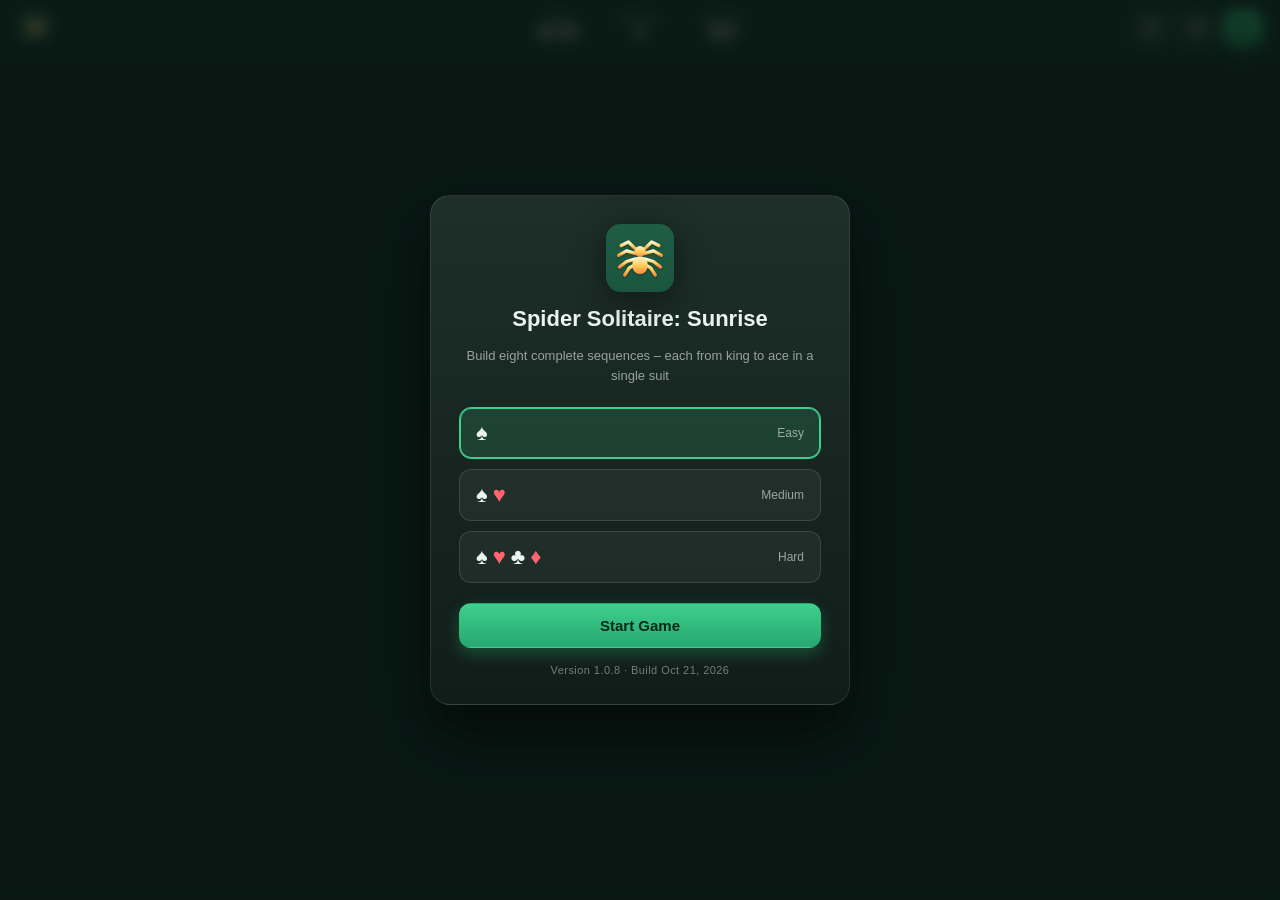
==== index.html @ b3b00d82 "Release 1.0.8: game resume, zoom reset, layout robustness - save the running game automatically and " ====
<!DOCTYPE html>
<html lang="en">
<head>
  <meta charset="UTF-8" />
  <meta name="viewport" content="width=device-width, initial-scale=1, viewport-fit=cover" />
  <title>Spider Solitaire: Sunrise</title>
  <meta name="description" content="Classic Spider Solitaire as a lightweight offline web app." />
  <meta name="theme-color" content="#0b2b22" />
  <meta name="mobile-web-app-capable" content="yes" />
  <meta name="apple-mobile-web-app-capable" content="yes" />
  <meta name="apple-mobile-web-app-status-bar-style" content="black-translucent" />
  <meta name="apple-mobile-web-app-title" content="Spider Sunrise" />
  <link rel="manifest" href="manifest.json?v=1.0.8" />
  <link rel="icon" type="image/svg+xml" href="icons/favicon.svg" />
  <link rel="icon" type="image/png" sizes="192x192" href="icons/favicon-192.png" />
  <link rel="icon" type="image/png" sizes="32x32" href="icons/favicon-32.png" />
  <link rel="apple-touch-icon" href="icons/apple-touch-icon.png" />
  <link rel="stylesheet" href="style.css" />
</head>
<body>
  <div class="statusbar" aria-hidden="true"></div>
  <header class="topbar">
    <div class="brand" id="btn-info" role="button" tabindex="0" data-i18n-title="app.name" title="Spider Solitaire: Sunrise">
      <img src="icons/favicon.svg" class="logo" alt="" width="34" height="34" />
      <h1>Spider Solitaire: Sunrise</h1>
    </div>

    <div class="stats">
      <div class="stat"><span class="label" data-i18n="stats.time">Time</span><span class="value" id="time">00:00</span></div>
      <div class="stat"><span class="label" data-i18n="stats.moves">Moves</span><span class="value" id="moves">0</span></div>
      <div class="stat"><span class="label" data-i18n="stats.score">Score</span><span class="value" id="score">500</span></div>
    </div>

    <div class="actions">
      <button class="btn" id="btn-undo" data-i18n-title="btn.undo.title" title="Undo last move"><svg class="ico" viewBox="0 0 24 24" fill="none" stroke="currentColor" stroke-width="2" stroke-linecap="round" aria-hidden="true"><path d="M10.85 5.52A8.2 8.2 0 1 1 3.8 14.07" /><path d="M10.38 2.16 5.5 6.27 11.32 8.89Z" fill="currentColor" stroke="none" /><path d="M8.5 13.64h7" /></svg><span data-i18n="btn.undo">Undo</span></button>
      <button class="btn" id="btn-hint" data-i18n-title="btn.hint.title" title="Show a hint"><svg class="ico" viewBox="0 0 24 24" fill="none" stroke="currentColor" stroke-width="1.7" stroke-linecap="round" stroke-linejoin="round" aria-hidden="true"><path d="M12 2.6 21.4 12 12 21.4 2.6 12Z" /><path d="M9.8 10.4a2.2 2.2 0 1 1 3.7 1.7c-.7.55-1.3 1-1.3 1.9" /><path d="M12 16.6h.01" /></svg><span data-i18n="btn.hint">Hint</span></button>
      <button class="btn primary" id="btn-leave" data-i18n-title="btn.leave.title" title="End the game"><svg class="ico" viewBox="0 0 24 24" fill="none" stroke="currentColor" stroke-width="1.9" stroke-linecap="round" stroke-linejoin="round" aria-hidden="true"><rect x="3.4" y="3.4" width="17.2" height="17.2" rx="3.6" /><path d="M7.8 12h8.2" /><path d="M12.9 8.9 16 12 12.9 15.1" /></svg><span data-i18n="btn.leave">Leave</span></button>
    </div>
  </header>

  <main id="board">
    <div id="slots">
      <div class="slot" id="stock-slot"></div>
    </div>
    <div id="cards"></div>
  </main>

  <div class="overlay" id="overlay"></div>
  <div class="toast" id="toast" role="status" aria-live="polite"></div>

  <script src="i18n.js"></script>
  <script src="version.js"></script>
  <script src="script.js"></script>
</body>
</html>
---- style.css ----
:root {
  --accent: #3ecf8e;
  --accent-dark: #27a86f;
  --noise: url("data:image/svg+xml,%3Csvg%20xmlns='http://www.w3.org/2000/svg'%20width='160'%20height='160'%3E%3Cfilter%20id='n'%3E%3CfeTurbulence%20type='fractalNoise'%20baseFrequency='0.85'%20numOctaves='3'%20stitchTiles='stitch'/%3E%3CfeColorMatrix%20type='saturate'%20values='0'/%3E%3C/filter%3E%3Crect%20width='100%25'%20height='100%25'%20filter='url%28%23n%29'%20opacity='0.05'/%3E%3C/svg%3E");
}

* {
  box-sizing: border-box;
  margin: 0;
  padding: 0;
}

html,
body {
  height: 100%;
}

body {
  position: relative;
  display: flex;
  flex-direction: column;
  height: 100vh;
  height: 100dvh;
  overflow-x: hidden;
  overflow-y: auto;
  overscroll-behavior-y: none;
  padding: 0 env(safe-area-inset-right) env(safe-area-inset-bottom) env(safe-area-inset-left);
  font-family: -apple-system, BlinkMacSystemFont, "Segoe UI", Roboto, Helvetica, Arial, sans-serif;
  color: #eaf3ee;
  background-color: #081712;
  background-image:
    var(--noise),
    radial-gradient(circle at 20% -10%, #1f5d45 0%, #123027 45%, #081712 100%);
  background-size: 160px 160px, auto;
  background-repeat: repeat, no-repeat;
  user-select: none;
  -webkit-user-select: none;
  -webkit-tap-highlight-color: transparent;
  touch-action: manipulation;
}

body::after {
  content: "";
  position: absolute;
  left: 0;
  right: 0;
  top: 100%;
  height: calc(100lvh - 100dvh);
  pointer-events: none;
}

body.dragging {
  cursor: grabbing;
}

body.overlay-open {
  background-image: none;
  background-color: #123027;
}

body.menu-open #board {
  visibility: hidden;
}

.statusbar {
  position: fixed;
  top: 0;
  left: 0;
  right: 0;
  height: 0;
  background: #15372b;
  pointer-events: none;
  z-index: 60;
}

@media (display-mode: standalone) {
  body {
    padding-top: env(safe-area-inset-top);
  }

  .statusbar {
    height: env(safe-area-inset-top);
  }
}

/* ---------- Top bar ---------- */
.topbar {
  position: relative;
  display: flex;
  align-items: center;
  justify-content: space-between;
  gap: 16px;
  padding: clamp(8px, 1.1vw, 10px) var(--gutter, 18px);
  background: #15372b;
  border-bottom: 1px solid rgba(255, 255, 255, 0.08);
  flex: none;
  z-index: 10;
}

.brand {
  display: flex;
  align-items: center;
  gap: 10px;
  min-width: 0;
  cursor: pointer;
  border-radius: 10px;
  transition: opacity 0.15s ease;
}

.brand:hover {
  opacity: 0.72;
}

.brand:focus-visible {
  outline: 2px solid var(--accent);
  outline-offset: 3px;
}

.brand .logo {
  display: block;
  flex: none;
  width: 34px;
  height: 34px;
  filter: drop-shadow(0 2px 4px rgba(0, 0, 0, 0.45));
}

.brand h1 {
  position: absolute;
  width: 1px;
  height: 1px;
  margin: -1px;
  padding: 0;
  overflow: hidden;
  clip: rect(0 0 0 0);
  white-space: nowrap;
  border: 0;
  font-size: 16px;
  font-weight: 600;
  letter-spacing: 0.3px;
  white-space: nowrap;
  overflow: hidden;
  text-overflow: ellipsis;
}

.stats {
  position: absolute;
  top: 50%;
  left: 50%;
  transform: translate(-50%, -50%);
  display: flex;
  flex: none;
  gap: clamp(6px, 2.2vw, 24px);
}

.stat {
  display: flex;
  flex-direction: column;
  align-items: center;
  min-width: clamp(30px, 5.5vw, 58px);
}

.stat .label {
  font-size: clamp(7.5px, 1.2vw, 10px);
  text-transform: uppercase;
  letter-spacing: clamp(0.03em, 0.12vw, 0.12em);
  opacity: 0.55;
}

.stat .value {
  font-size: clamp(13px, 1.9vw, 16px);
  font-weight: 700;
  font-variant-numeric: tabular-nums;
}

.actions {
  display: flex;
  flex: none;
  gap: clamp(3px, 1vw, 8px);
}

.actions .btn {
  padding: 8px clamp(2px, 1.2vw, 10px);
}

.actions .btn span {
  display: none;
}

.btn {
  appearance: none;
  display: inline-flex;
  align-items: center;
  justify-content: center;
  gap: 7px;
  border: 1px solid rgba(255, 255, 255, 0.14);
  background: rgba(255, 255, 255, 0.08);
  color: #eaf3ee;
  padding: 8px 14px;
  border-radius: 10px;
  font-size: 13px;
  font-weight: 600;
  font-family: inherit;
  cursor: pointer;
  transition: transform 0.15s ease, background 0.15s ease, filter 0.15s ease;
  white-space: nowrap;
}

.btn:hover {
  background: rgba(255, 255, 255, 0.16);
  transform: translateY(-1px);
}

.btn:active {
  transform: translateY(0);
}

.btn.primary {
  background: linear-gradient(180deg, var(--accent), var(--accent-dark));
  border-color: transparent;
  color: #06281b;
  box-shadow: 0 6px 16px rgba(46, 204, 138, 0.28);
}

.btn.primary:hover {
  filter: brightness(1.06);
}

.btn.big {
  width: 100%;
  padding: 13px 22px;
  font-size: 15px;
  border-radius: 12px;
}

.btn .ico {
  width: 16px;
  height: 16px;
  flex: none;
  display: block;
}

/* ---------- Board ---------- */
#board {
  position: relative;
  flex: 1 1 auto;
  overflow: hidden;
}

#slots,
#cards {
  position: absolute;
  inset: 0;
}

#slots {
  z-index: 0;
}

#cards {
  z-index: 1;
}

.slot {
  position: absolute;
  left: 0;
  top: 0;
  width: var(--cw, 80px);
  height: var(--ch, 114px);
  border-radius: calc(var(--cw, 80px) * 0.09);
  border: 2px dashed rgba(255, 255, 255, 0.16);
  background: rgba(0, 0, 0, 0.12);
}

/* ---------- Cards ---------- */
.topbar,
.slot,
.overlay {
  touch-action: manipulation;
}

.card {
  position: absolute;
  touch-action: none;
  left: 0;
  top: 0;
  width: var(--cw, 80px);
  height: var(--ch, 114px);
  transform: translate3d(0, 0, 0);
  transition: transform 0.44s cubic-bezier(0.4, 0.2, 0.2, 1);
  will-change: transform;
  perspective: 900px;
}

.card-inner {
  position: absolute;
  inset: 0;
  transform-style: preserve-3d;
  transition: transform 0.46s cubic-bezier(0.4, 0.2, 0.2, 1);
}

.card.down .card-inner {
  transform: rotateY(180deg);
}

.card.deal {
  transition: transform 0.66s cubic-bezier(0.22, 0.61, 0.36, 1);
}

.card.deal .card-inner {
  transition: transform 0.72s cubic-bezier(0.22, 0.61, 0.36, 1);
}

.card.top .front {
  box-shadow: inset 0 0 0 1px rgba(0, 0, 0, 0.08);
}

.card.top .back {
  box-shadow: inset 0 0 0 var(--card-edge, 2px) rgba(255, 255, 255, 0.85);
}

.card.moving .front {
  box-shadow: 0 20px 34px rgba(0, 0, 0, 0.55), inset 0 0 0 1px rgba(0, 0, 0, 0.08);
}

.card.moving .back {
  box-shadow: 0 20px 34px rgba(0, 0, 0, 0.55), inset 0 0 0 var(--card-edge, 2px) rgba(255, 255, 255, 0.85);
}

.face {
  position: absolute;
  inset: 0;
  border-radius: calc(var(--cw, 80px) * 0.09);
  backface-visibility: hidden;
  -webkit-backface-visibility: hidden;
  overflow: hidden;
  transition: box-shadow 0.22s ease;
}

.front {
  background: linear-gradient(158deg, #ffffff 0%, #eef1f4 100%);
  box-shadow: 0 2px 6px rgba(0, 0, 0, 0.35), inset 0 0 0 1px rgba(0, 0, 0, 0.08);
}

.front .rank,
.front .suit {
  position: absolute;
  line-height: 1;
  font-weight: 700;
}

.front .rank {
  font-size: calc(var(--cw, 80px) * 0.23);
}

.front .rank.tl {
  top: 5%;
  left: 6%;
}

.front .rank.br {
  bottom: 5%;
  right: 6%;
}

.front .suit {
  font-size: calc(var(--cw, 80px) * 0.2);
}

.front .suit.tr {
  top: 6%;
  right: 7%;
}

.front .suit.bl {
  bottom: 6%;
  left: 7%;
}

.front .center {
  position: absolute;
  inset: 0;
  display: flex;
  align-items: center;
  justify-content: center;
  font-size: calc(var(--cw, 80px) * 0.42);
  opacity: 0.92;
}


#board.compact {
  --card-edge: 1px;
}

.card.dim .front::after {
  content: "";
  position: absolute;
  inset: 0;
  background: rgba(6, 16, 13, 0.26);
  pointer-events: none;
}

#board.compact .front .rank {
  font-size: calc(var(--cw, 80px) * 0.32);
}

#board.compact .front .rank.tl {
  top: 7%;
  left: 8%;
}

#board.compact .front .suit.tr {
  top: 7%;
  right: 8%;
  font-size: calc(var(--cw, 80px) * 0.32);
}

#board.compact .front .rank.br {
  font-size: calc(var(--cw, 80px) * 0.28);
}

#board.compact .front .suit.bl {
  font-size: calc(var(--cw, 80px) * 0.28);
}

#board.compact .front .center {
  font-size: calc(var(--cw, 80px) * 0.62);
  padding-top: 2%;
}

.red {
  color: #d92b3f;
}

.black {
  color: #1b2230;
}

.back {
  transform: rotateY(180deg);
  background:
    repeating-linear-gradient(45deg, rgba(255, 255, 255, 0.08) 0 6px, transparent 6px 12px),
    linear-gradient(150deg, #2f57a8 0%, #1a2e63 100%);
  box-shadow: 0 2px 6px rgba(0, 0, 0, 0.35), inset 0 0 0 var(--card-edge, 2px) rgba(255, 255, 255, 0.85);
}

.back::after {
  content: "";
  position: absolute;
  inset: 9%;
  border-radius: calc(var(--cw, 80px) * 0.05);
  border: 1px solid rgba(255, 255, 255, 0.3);
  background: radial-gradient(circle at 50% 50%, rgba(255, 255, 255, 0.18), transparent 62%);
}

.card.lift {
  transition: none !important;
  cursor: grabbing;
}

.card.to-foundation {
  transition: transform 0.62s cubic-bezier(0.45, 0.05, 0.25, 1);
}

.card.lift .face {
  box-shadow: 0 20px 34px rgba(0, 0, 0, 0.55), inset 0 0 0 1px rgba(0, 0, 0, 0.08);
}

.card.hint .face {
  box-shadow: 0 0 0 3px #ffd54a, 0 6px 14px rgba(0, 0, 0, 0.45);
}

.card.hint-dest .face {
  animation: pulse 0.7s ease-in-out infinite alternate;
}

@keyframes pulse {
  from {
    box-shadow: 0 0 0 2px rgba(255, 213, 74, 0.5), 0 2px 6px rgba(0, 0, 0, 0.35);
  }
  to {
    box-shadow: 0 0 0 4px rgba(255, 213, 74, 1), 0 2px 6px rgba(0, 0, 0, 0.35);
  }
}

/* ---------- Overlay ---------- */
.overlay {
  position: fixed;
  inset: 0;
  display: none;
  align-items: flex-start;
  justify-content: center;
  overflow-y: auto;
  overscroll-behavior: contain;
  background: rgba(6, 16, 13, 0.72);
  backdrop-filter: blur(7px);
  -webkit-backdrop-filter: blur(7px);
  z-index: 100;
  padding: 20px;
}

.overlay.show {
  display: flex;
}

.modal {
  width: min(420px, 100%);
  margin: auto;
  background: linear-gradient(180deg, rgba(30, 48, 41, 0.98), rgba(17, 29, 25, 0.99));
  border: 1px solid rgba(255, 255, 255, 0.1);
  border-radius: 20px;
  padding: 28px;
  text-align: center;
  box-shadow: 0 30px 60px rgba(0, 0, 0, 0.55);
  animation: pop 0.28s cubic-bezier(0.22, 0.61, 0.36, 1);
}

@keyframes pop {
  from {
    transform: scale(0.92);
    opacity: 0;
  }
  to {
    transform: scale(1);
    opacity: 1;
  }
}

.modal h2 {
  font-size: 22px;
  margin-bottom: 14px;
}

.modal-logo {
  display: block;
  width: 68px;
  height: 68px;
  margin: 0 auto 14px;
  filter: drop-shadow(0 6px 16px rgba(0, 0, 0, 0.45));
}

.modal-actions {
  display: flex;
  flex-wrap: wrap;
  gap: 10px;
}

.modal .btn.big + .difficulty {
  margin-top: 18px;
}

.modal-actions .btn {
  flex: 1 1 auto;
  padding: 12px 16px;
  font-size: 14px;
  border-radius: 12px;
  white-space: nowrap;
}

.modal .sub {
  opacity: 0.6;
  font-size: 13px;
  line-height: 1.5;
  margin-bottom: 22px;
}

.modal .about {
  opacity: 0.72;
  font-size: 13.5px;
  line-height: 1.55;
  margin-bottom: 22px;
}

.opt {
  display: flex;
  align-items: center;
  justify-content: space-between;
  gap: 14px;
  margin-bottom: 16px;
  padding: 11px 14px;
  border-radius: 12px;
  border: 1px solid rgba(255, 255, 255, 0.1);
  background: rgba(255, 255, 255, 0.04);
  font-size: 13px;
  line-height: 1.35;
  color: rgba(234, 243, 238, 0.82);
  text-align: left;
  cursor: pointer;
}

.switch {
  position: relative;
  flex: none;
  width: 40px;
  height: 22px;
}

.switch input {
  position: absolute;
  inset: 0;
  width: 100%;
  height: 100%;
  margin: 0;
  opacity: 0;
  cursor: pointer;
}

.switch .track {
  display: block;
  position: absolute;
  inset: 0;
  border-radius: 999px;
  background: rgba(255, 255, 255, 0.16);
  transition: background 0.18s ease;
}

.switch .track::after {
  content: "";
  position: absolute;
  top: 3px;
  left: 3px;
  width: 16px;
  height: 16px;
  border-radius: 50%;
  background: #eaf3ee;
  transition: transform 0.18s ease, background 0.18s ease;
}

.switch input:checked + .track {
  background: var(--accent);
}

.switch input:checked + .track::after {
  transform: translateX(18px);
  background: #0b2b22;
}

.switch input:focus-visible + .track {
  box-shadow: 0 0 0 2px rgba(62, 207, 142, 0.5);
}

.difficulty {
  display: grid;
  gap: 10px;
  margin-bottom: 20px;
}

.diff {
  display: flex;
  align-items: center;
  justify-content: space-between;
  padding: 14px 16px;
  border-radius: 12px;
  border: 1px solid rgba(255, 255, 255, 0.12);
  background: rgba(255, 255, 255, 0.05);
  color: #eaf3ee;
  cursor: pointer;
  font-family: inherit;
  transition: background 0.15s ease, border-color 0.15s ease;
}

.diff:hover {
  background: rgba(255, 255, 255, 0.1);
}

.diff.selected {
  border-color: var(--accent);
  background: rgba(62, 207, 142, 0.16);
  box-shadow: inset 0 0 0 1px var(--accent);
}

.diff strong {
  font-size: 15px;
}

.diff .suits {
  display: inline-flex;
  gap: 5px;
  font-size: 22px;
  line-height: 1;
}

.diff .suit.black {
  color: #eaf3ee;
}

.diff .suit.red {
  color: #ff6470;
}

.diff > span {
  font-size: 12px;
  opacity: 0.6;
}

.result {
  display: flex;
  gap: 10px;
  margin-bottom: 20px;
}

.result > div {
  flex: 1;
  display: flex;
  flex-direction: column;
  gap: 4px;
  padding: 12px;
  border-radius: 12px;
  background: rgba(255, 255, 255, 0.06);
}

.result span {
  font-size: 10px;
  text-transform: uppercase;
  letter-spacing: 0.1em;
  opacity: 0.55;
}

.result strong {
  font-size: 18px;
}

.modal > .btn + .btn {
  margin-top: 10px;
}

.app-version {
  margin-top: 16px;
  font-size: 11px;
  letter-spacing: 0.04em;
  opacity: 0.45;
}

.modal .src {
  display: block;
  margin-top: 10px;
  font-size: 12px;
  color: var(--accent);
  text-decoration: none;
  opacity: 0.85;
}

.modal .src:hover {
  opacity: 1;
  text-decoration: underline;
}

/* ---------- Toast ---------- */
.toast {
  position: fixed;
  left: 50%;
  bottom: 26px;
  transform: translate(-50%, 20px);
  background: rgba(20, 30, 26, 0.96);
  border: 1px solid rgba(255, 255, 255, 0.12);
  padding: 12px 18px;
  border-radius: 12px;
  font-size: 13px;
  opacity: 0;
  pointer-events: none;
  transition: opacity 0.25s ease, transform 0.25s ease;
  z-index: 200;
  box-shadow: 0 10px 30px rgba(0, 0, 0, 0.45);
}

.toast.show {
  opacity: 1;
  transform: translate(-50%, 0);
}

/* ---------- Win-Animation ---------- */
.win-cards {
  position: absolute;
  inset: 0;
  overflow: hidden;
  pointer-events: none;
  z-index: 0;
}

.win-cards .win-card {
  transition: none;
  will-change: transform, opacity;
}

.overlay .modal {
  position: relative;
  z-index: 1;
}

/* ---------- Responsive ---------- */
@media (max-width: 330px) {
  .stats {
    position: static;
    transform: none;
  }
}

@media (max-height: 520px) {
  .overlay {
    padding: 10px;
  }

  .modal {
    padding: 14px 16px;
    border-radius: 14px;
  }

  .modal-logo {
    width: 38px;
    height: 38px;
    margin-bottom: 8px;
  }

  .modal h2 {
    font-size: 17px;
    margin-bottom: 8px;
  }

  .modal .sub {
    font-size: 11.5px;
    line-height: 1.4;
    margin-bottom: 12px;
  }

  .modal .about {
    font-size: 12px;
    line-height: 1.45;
    margin-bottom: 12px;
  }

  .difficulty {
    grid-auto-flow: column;
    grid-auto-columns: 1fr;
    gap: 6px;
    margin-bottom: 12px;
  }

  .diff {
    flex-direction: column;
    gap: 3px;
    padding: 8px 6px;
  }

  .diff .suits {
    font-size: 15px;
    gap: 3px;
  }

  .diff > span {
    font-size: 10px;
  }

  .btn.big {
    padding: 9px 16px;
    font-size: 13.5px;
  }

  .app-version {
    margin-top: 8px;
    font-size: 10px;
  }

  .result {
    gap: 6px;
    margin-bottom: 12px;
  }

  .result > div {
    padding: 8px;
  }
}

@media (prefers-reduced-motion: reduce) {
  *,
  *::before,
  *::after {
    animation-duration: 0.001ms !important;
    animation-iteration-count: 1 !important;
    transition-duration: 0.001ms !important;
  }
}
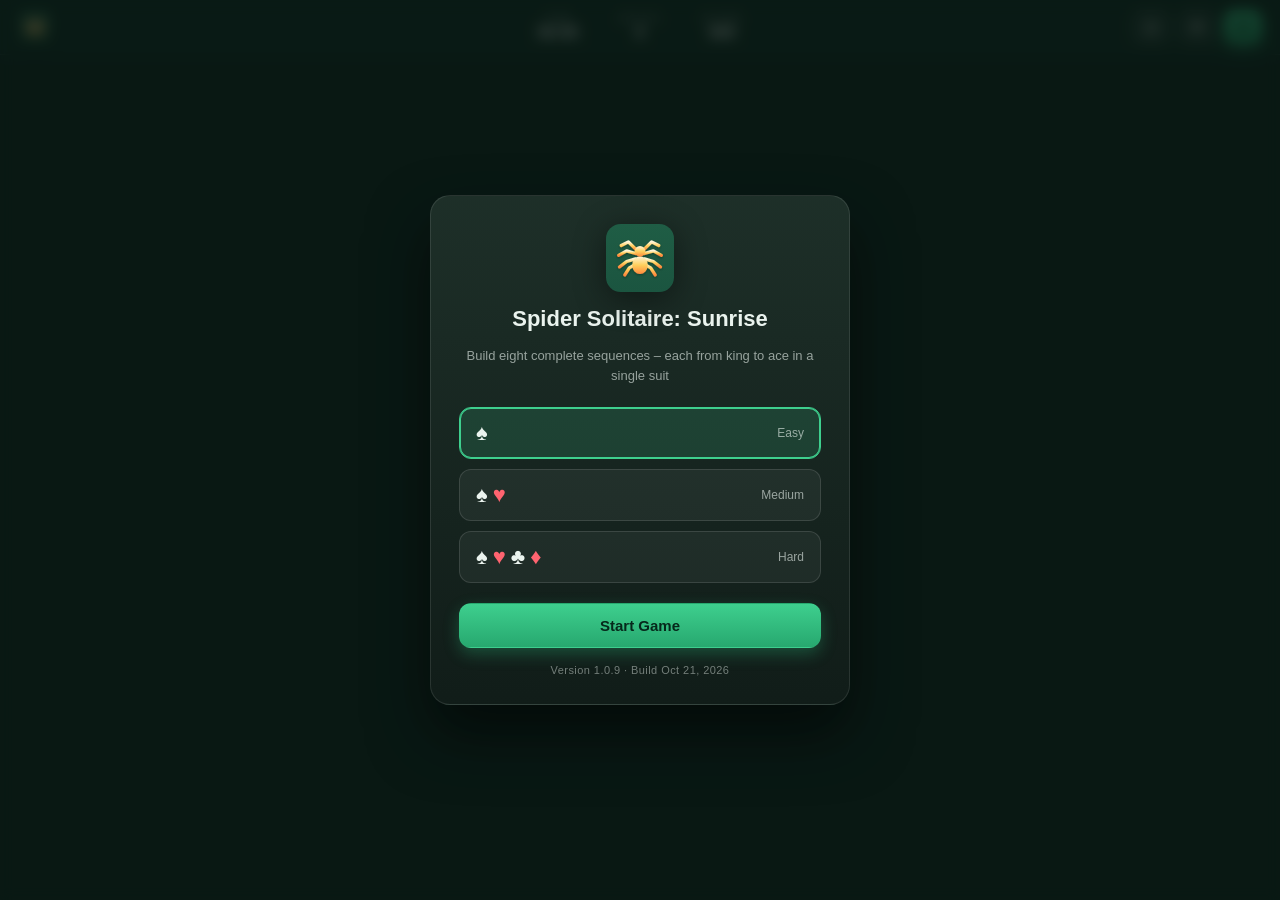
==== commit d283e8ed: "Release 1.0.9: no reload flash on PWA start - only reload on controllerchange when the running page " ====
--- a/index.html
+++ b/index.html
@@ -10,7 +10,7 @@
   <meta name="apple-mobile-web-app-capable" content="yes" />
   <meta name="apple-mobile-web-app-status-bar-style" content="black-translucent" />
   <meta name="apple-mobile-web-app-title" content="Spider Sunrise" />
-  <link rel="manifest" href="manifest.json?v=1.0.8" />
+  <link rel="manifest" href="manifest.json?v=1.0.9" />
   <link rel="icon" type="image/svg+xml" href="icons/favicon.svg" />
   <link rel="icon" type="image/png" sizes="192x192" href="icons/favicon-192.png" />
   <link rel="icon" type="image/png" sizes="32x32" href="icons/favicon-32.png" />
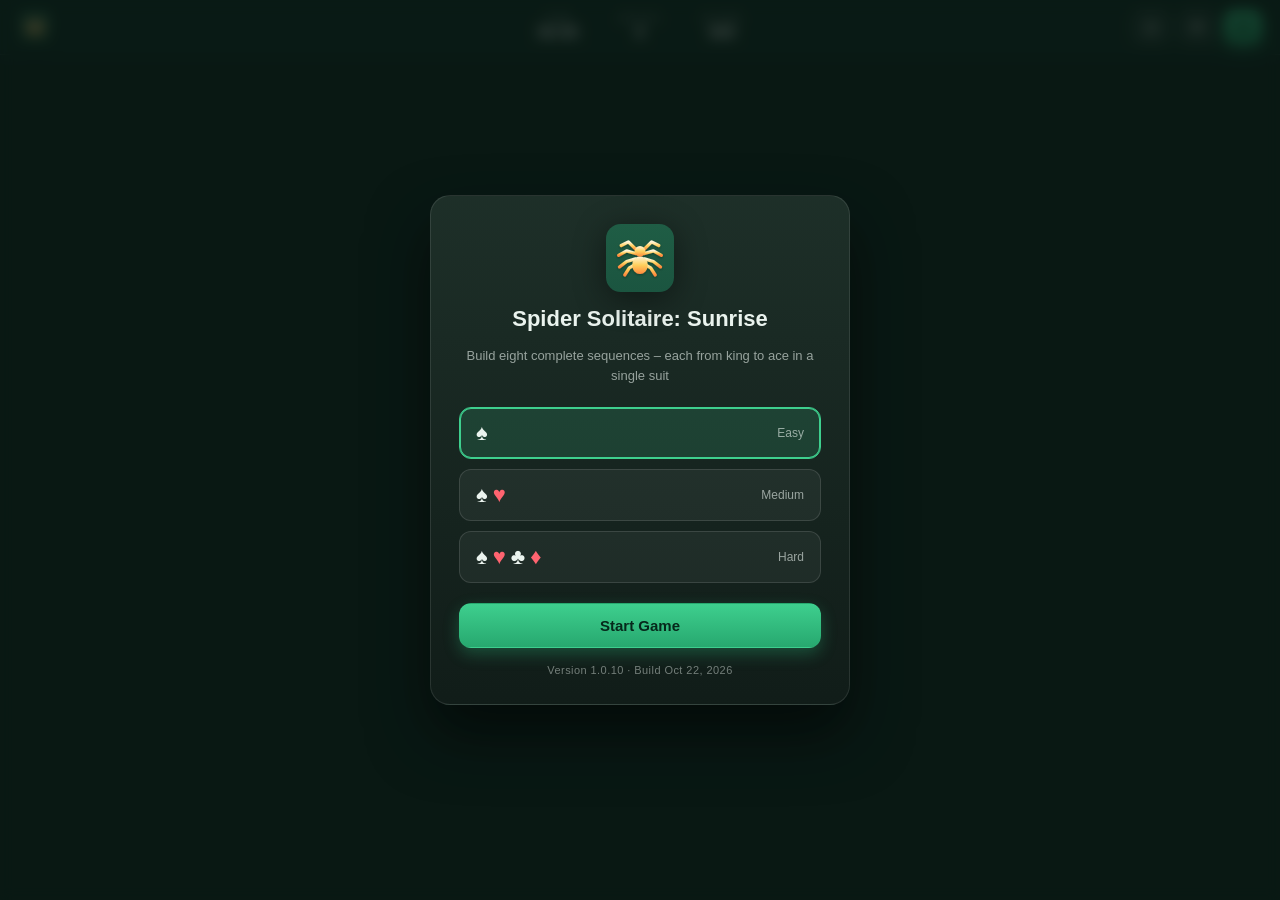
==== commit 1d9bdd63: "Release 1.0.10: readable stacks, reliable panning while zoomed - keep a readable minimum overlap for" ====
--- a/index.html
+++ b/index.html
@@ -10,7 +10,7 @@
   <meta name="apple-mobile-web-app-capable" content="yes" />
   <meta name="apple-mobile-web-app-status-bar-style" content="black-translucent" />
   <meta name="apple-mobile-web-app-title" content="Spider Sunrise" />
-  <link rel="manifest" href="manifest.json?v=1.0.9" />
+  <link rel="manifest" href="manifest.json?v=1.0.10" />
   <link rel="icon" type="image/svg+xml" href="icons/favicon.svg" />
   <link rel="icon" type="image/png" sizes="192x192" href="icons/favicon-192.png" />
   <link rel="icon" type="image/png" sizes="32x32" href="icons/favicon-32.png" />
--- a/style.css
+++ b/style.css
@@ -243,7 +243,20 @@
 #board {
   position: relative;
   flex: 1 1 auto;
-  overflow: hidden;
+  overflow-x: hidden;
+  overflow-y: auto;
+  overscroll-behavior-y: contain;
+  scrollbar-width: none;
+}
+
+#board::-webkit-scrollbar {
+  display: none;
+}
+
+#board::after {
+  content: "";
+  display: block;
+  height: var(--scroll-h, 0px);
 }
 
 #slots,
@@ -278,9 +291,18 @@
   touch-action: manipulation;
 }
 
+.card.down,
+.card.lock {
+  touch-action: manipulation;
+}
+
+#board.zoomed .card {
+  touch-action: manipulation;
+}
+
 .card {
   position: absolute;
-  touch-action: none;
+  touch-action: pinch-zoom;
   left: 0;
   top: 0;
   width: var(--cw, 80px);
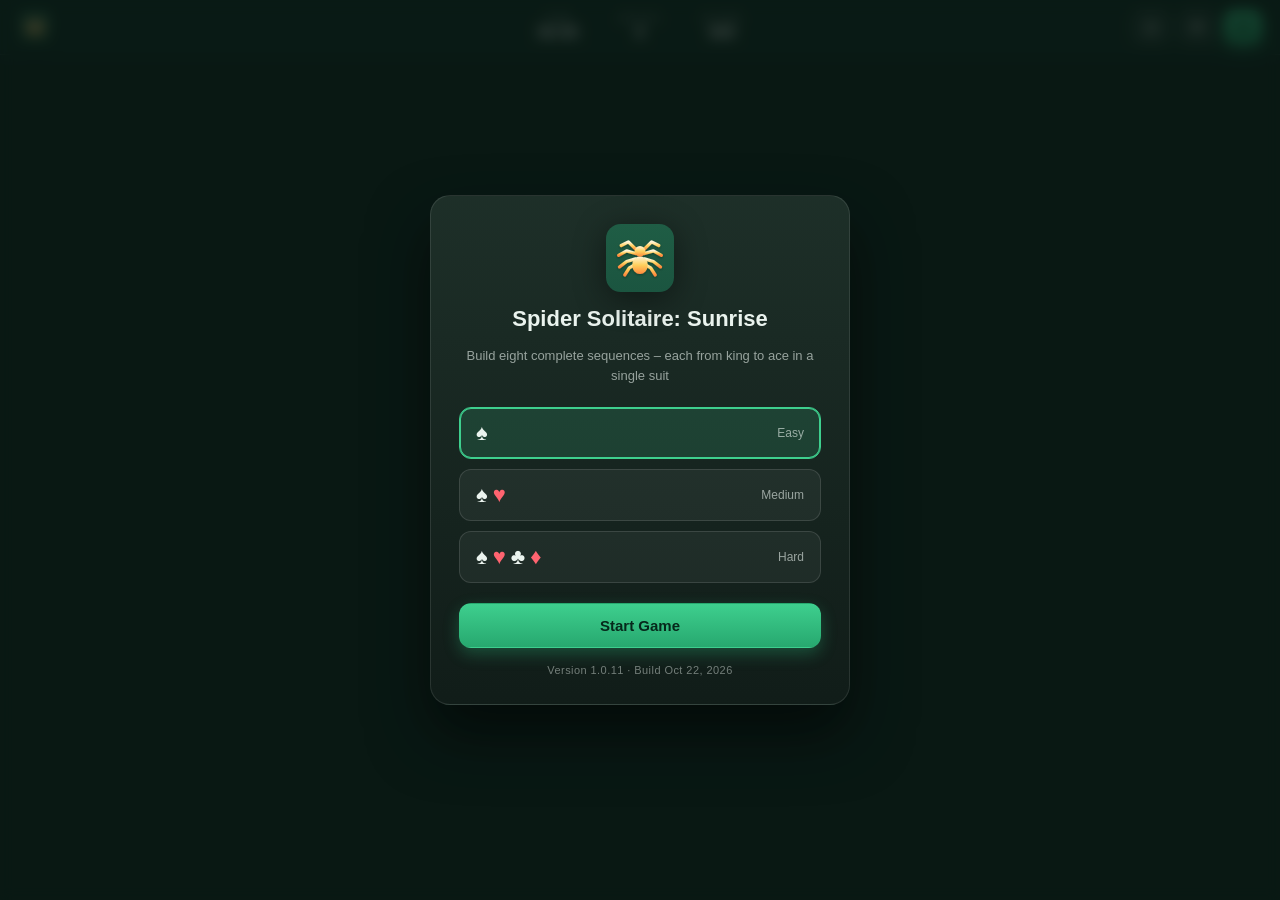
==== commit a9bf45b3: "Release 1.0.11: local top-5 scoring board - record finished games per difficulty (time, moves, score" ====
--- a/index.html
+++ b/index.html
@@ -10,7 +10,7 @@
   <meta name="apple-mobile-web-app-capable" content="yes" />
   <meta name="apple-mobile-web-app-status-bar-style" content="black-translucent" />
   <meta name="apple-mobile-web-app-title" content="Spider Sunrise" />
-  <link rel="manifest" href="manifest.json?v=1.0.10" />
+  <link rel="manifest" href="manifest.json?v=1.0.11" />
   <link rel="icon" type="image/svg+xml" href="icons/favicon.svg" />
   <link rel="icon" type="image/png" sizes="192x192" href="icons/favicon-192.png" />
   <link rel="icon" type="image/png" sizes="32x32" href="icons/favicon-32.png" />
--- a/style.css
+++ b/style.css
@@ -660,6 +660,47 @@
   box-shadow: 0 0 0 2px rgba(62, 207, 142, 0.5);
 }
 
+.record {
+  color: var(--accent);
+  font-weight: 700;
+  font-size: 14px;
+  margin-bottom: 10px;
+}
+
+.scores {
+  margin-bottom: 18px;
+  text-align: left;
+}
+
+.scores-title {
+  font-size: 10.5px;
+  letter-spacing: 0.08em;
+  text-transform: uppercase;
+  opacity: 0.55;
+  margin-bottom: 8px;
+  text-align: center;
+}
+
+.score-row {
+  display: grid;
+  grid-template-columns: 18px 1fr 0.8fr 0.85fr 1.05fr;
+  gap: 6px;
+  font-size: 12px;
+  padding: 3px 0;
+}
+
+.score-head {
+  font-size: 10px;
+  letter-spacing: 0.06em;
+  text-transform: uppercase;
+  opacity: 0.45;
+}
+
+.score-row.current {
+  color: var(--accent);
+  font-weight: 700;
+}
+
 .difficulty {
   display: grid;
   gap: 10px;
@@ -881,6 +922,33 @@
     font-size: 10px;
   }
 
+  .record {
+    font-size: 12px;
+    margin-bottom: 6px;
+  }
+
+  .scores {
+    margin-bottom: 10px;
+  }
+
+  .scores-title {
+    font-size: 9.5px;
+    margin-bottom: 4px;
+  }
+
+  .score-row {
+    font-size: 11px;
+    padding: 1px 0;
+  }
+
+  .score-head {
+    font-size: 9px;
+  }
+
+  .scores .score-row:nth-child(n + 6) {
+    display: none;
+  }
+
   .result {
     gap: 6px;
     margin-bottom: 12px;
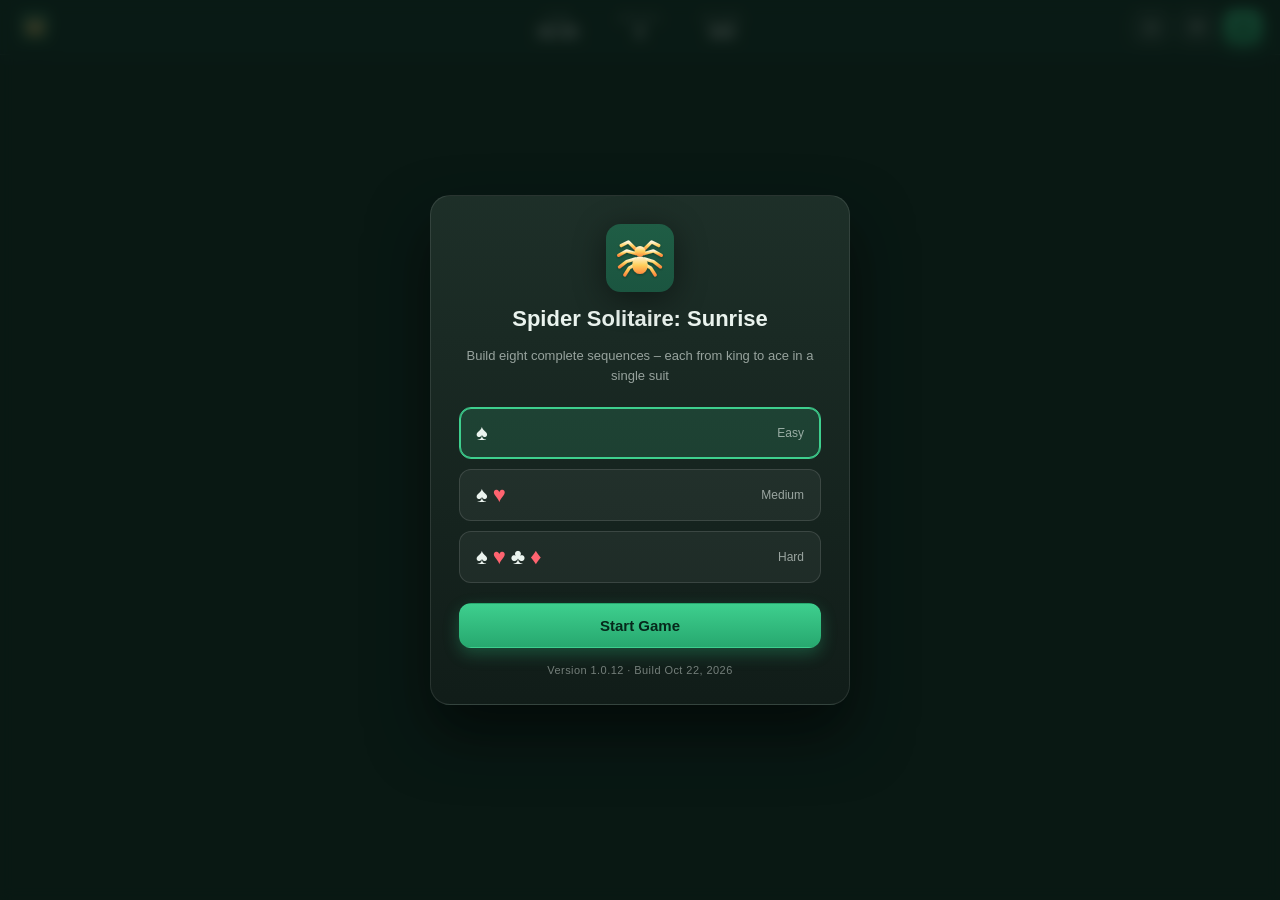
==== commit 3781144c: "Release 1.0.12: add four languages, optional local card letters - add Polish, Turkish, Swedish and C" ====
--- a/index.html
+++ b/index.html
@@ -10,7 +10,7 @@
   <meta name="apple-mobile-web-app-capable" content="yes" />
   <meta name="apple-mobile-web-app-status-bar-style" content="black-translucent" />
   <meta name="apple-mobile-web-app-title" content="Spider Sunrise" />
-  <link rel="manifest" href="manifest.json?v=1.0.11" />
+  <link rel="manifest" href="manifest.json?v=1.0.12" />
   <link rel="icon" type="image/svg+xml" href="icons/favicon.svg" />
   <link rel="icon" type="image/png" sizes="192x192" href="icons/favicon-192.png" />
   <link rel="icon" type="image/png" sizes="32x32" href="icons/favicon-32.png" />
--- a/style.css
+++ b/style.css
@@ -589,7 +589,7 @@
   opacity: 0.72;
   font-size: 13.5px;
   line-height: 1.55;
-  margin-bottom: 22px;
+  margin-bottom: 18px;
 }
 
 .opt {
@@ -597,7 +597,7 @@
   align-items: center;
   justify-content: space-between;
   gap: 14px;
-  margin-bottom: 16px;
+  margin-bottom: 12px;
   padding: 11px 14px;
   border-radius: 12px;
   border: 1px solid rgba(255, 255, 255, 0.1);
@@ -660,13 +660,6 @@
   box-shadow: 0 0 0 2px rgba(62, 207, 142, 0.5);
 }
 
-.record {
-  color: var(--accent);
-  font-weight: 700;
-  font-size: 14px;
-  margin-bottom: 10px;
-}
-
 .scores {
   margin-bottom: 18px;
   text-align: left;
@@ -687,6 +680,7 @@
   gap: 6px;
   font-size: 12px;
   padding: 3px 0;
+  text-align: center;
 }
 
 .score-head {
@@ -922,11 +916,6 @@
     font-size: 10px;
   }
 
-  .record {
-    font-size: 12px;
-    margin-bottom: 6px;
-  }
-
   .scores {
     margin-bottom: 10px;
   }
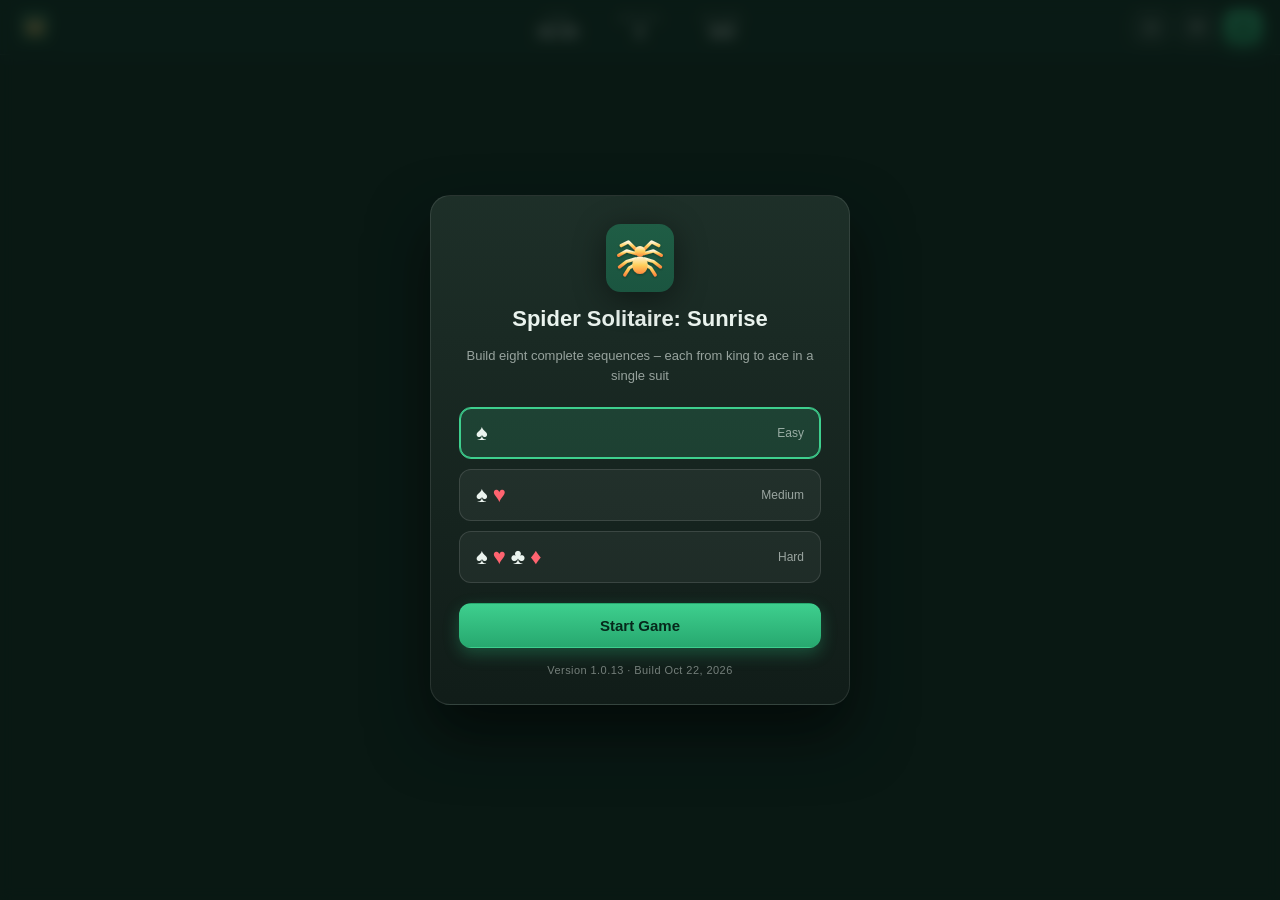
==== commit 15e604e9: "Release 1.0.13: 24 more languages, rank column header - add Danish, Norwegian, Finnish, Hungarian, S" ====
--- a/index.html
+++ b/index.html
@@ -10,7 +10,7 @@
   <meta name="apple-mobile-web-app-capable" content="yes" />
   <meta name="apple-mobile-web-app-status-bar-style" content="black-translucent" />
   <meta name="apple-mobile-web-app-title" content="Spider Sunrise" />
-  <link rel="manifest" href="manifest.json?v=1.0.12" />
+  <link rel="manifest" href="manifest.json?v=1.0.13" />
   <link rel="icon" type="image/svg+xml" href="icons/favicon.svg" />
   <link rel="icon" type="image/png" sizes="192x192" href="icons/favicon-192.png" />
   <link rel="icon" type="image/png" sizes="32x32" href="icons/favicon-32.png" />
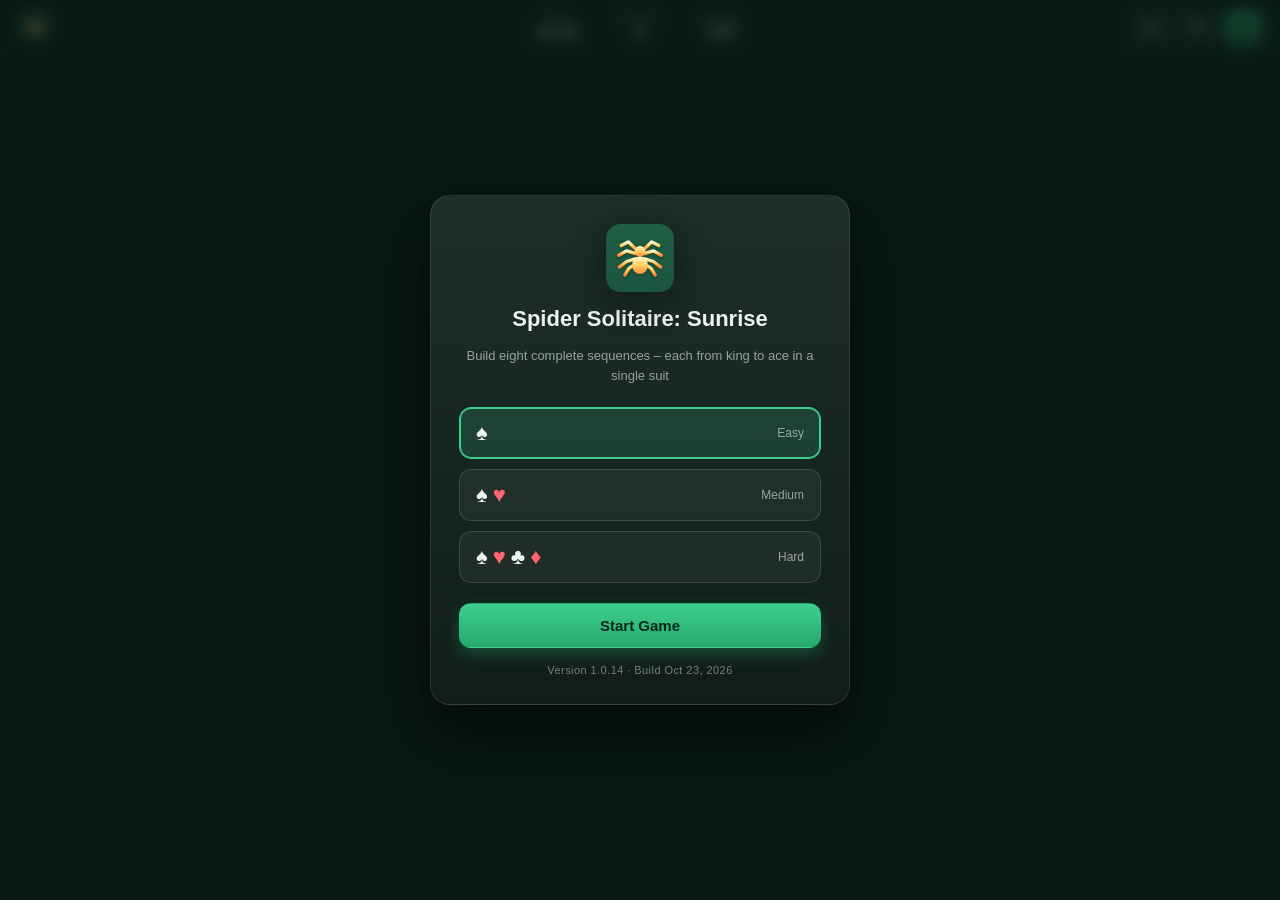
==== commit 6cdfe188: "Release 1.0.14: 43 more languages - add Icelandic, Albanian, Galician, Basque, Malay, Swahili, Azerb" ====
--- a/index.html
+++ b/index.html
@@ -10,7 +10,7 @@
   <meta name="apple-mobile-web-app-capable" content="yes" />
   <meta name="apple-mobile-web-app-status-bar-style" content="black-translucent" />
   <meta name="apple-mobile-web-app-title" content="Spider Sunrise" />
-  <link rel="manifest" href="manifest.json?v=1.0.13" />
+  <link rel="manifest" href="manifest.json?v=1.0.14" />
   <link rel="icon" type="image/svg+xml" href="icons/favicon.svg" />
   <link rel="icon" type="image/png" sizes="192x192" href="icons/favicon-192.png" />
   <link rel="icon" type="image/png" sizes="32x32" href="icons/favicon-32.png" />
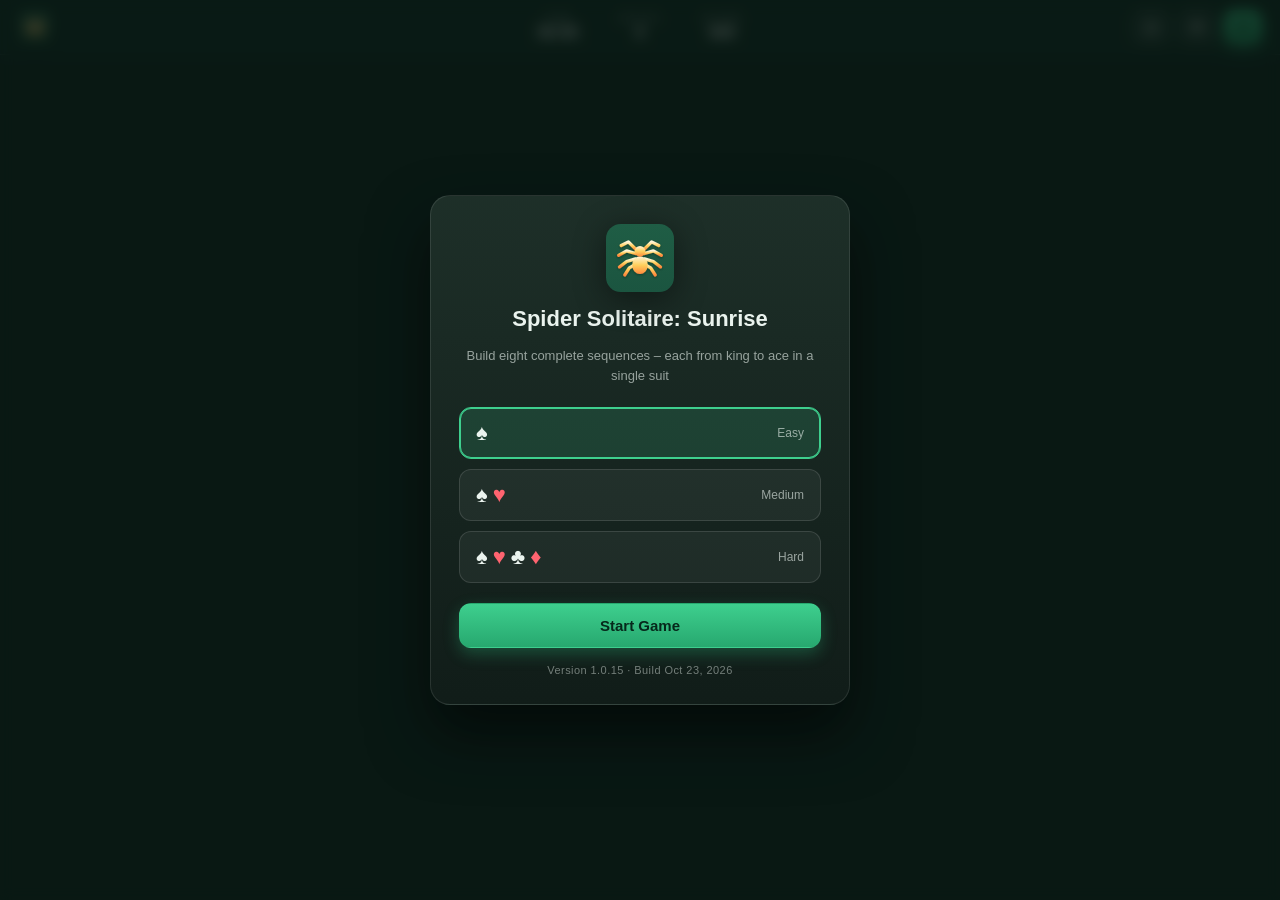
==== commit bca63aa0: "Release 1.0.15: animated deal from the top of the deck - every game starts with all cards stacked at" ====
--- a/index.html
+++ b/index.html
@@ -10,7 +10,7 @@
   <meta name="apple-mobile-web-app-capable" content="yes" />
   <meta name="apple-mobile-web-app-status-bar-style" content="black-translucent" />
   <meta name="apple-mobile-web-app-title" content="Spider Sunrise" />
-  <link rel="manifest" href="manifest.json?v=1.0.14" />
+  <link rel="manifest" href="manifest.json?v=1.0.15" />
   <link rel="icon" type="image/svg+xml" href="icons/favicon.svg" />
   <link rel="icon" type="image/png" sizes="192x192" href="icons/favicon-192.png" />
   <link rel="icon" type="image/png" sizes="32x32" href="icons/favicon-32.png" />
